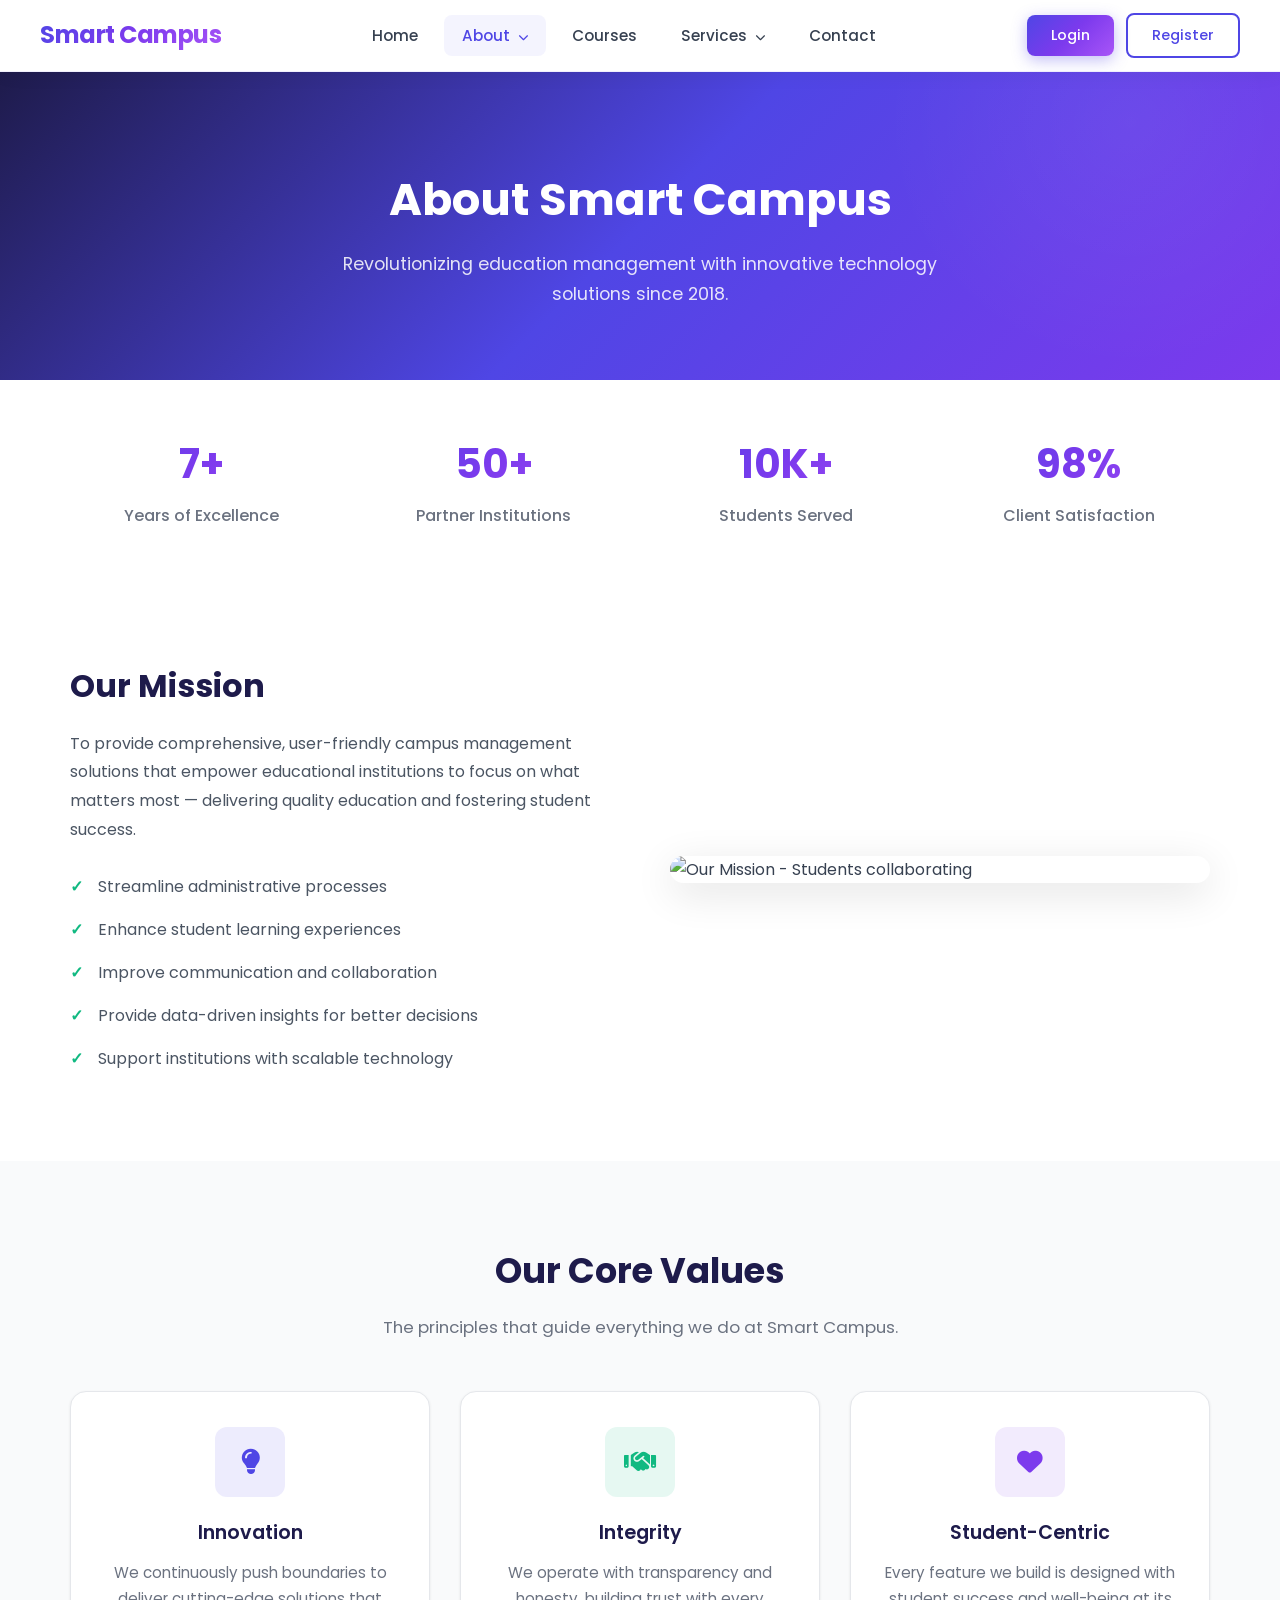
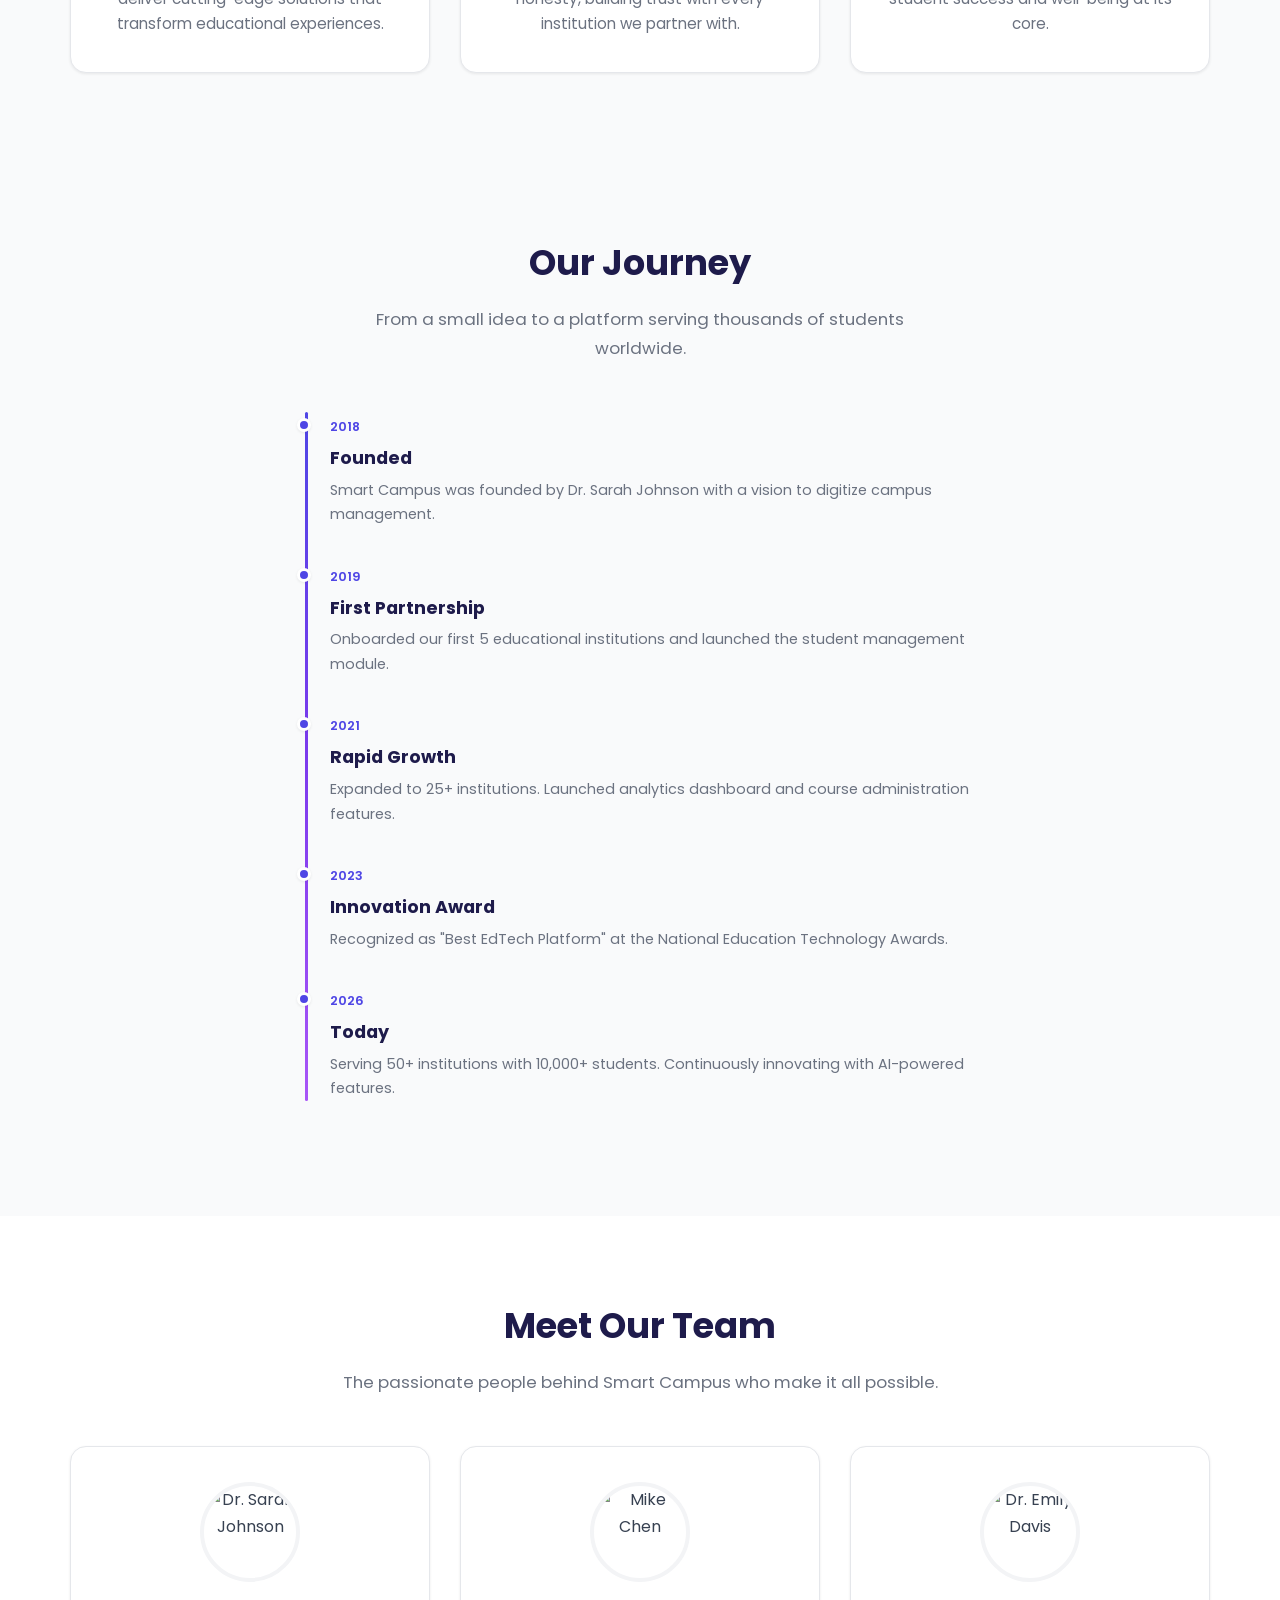
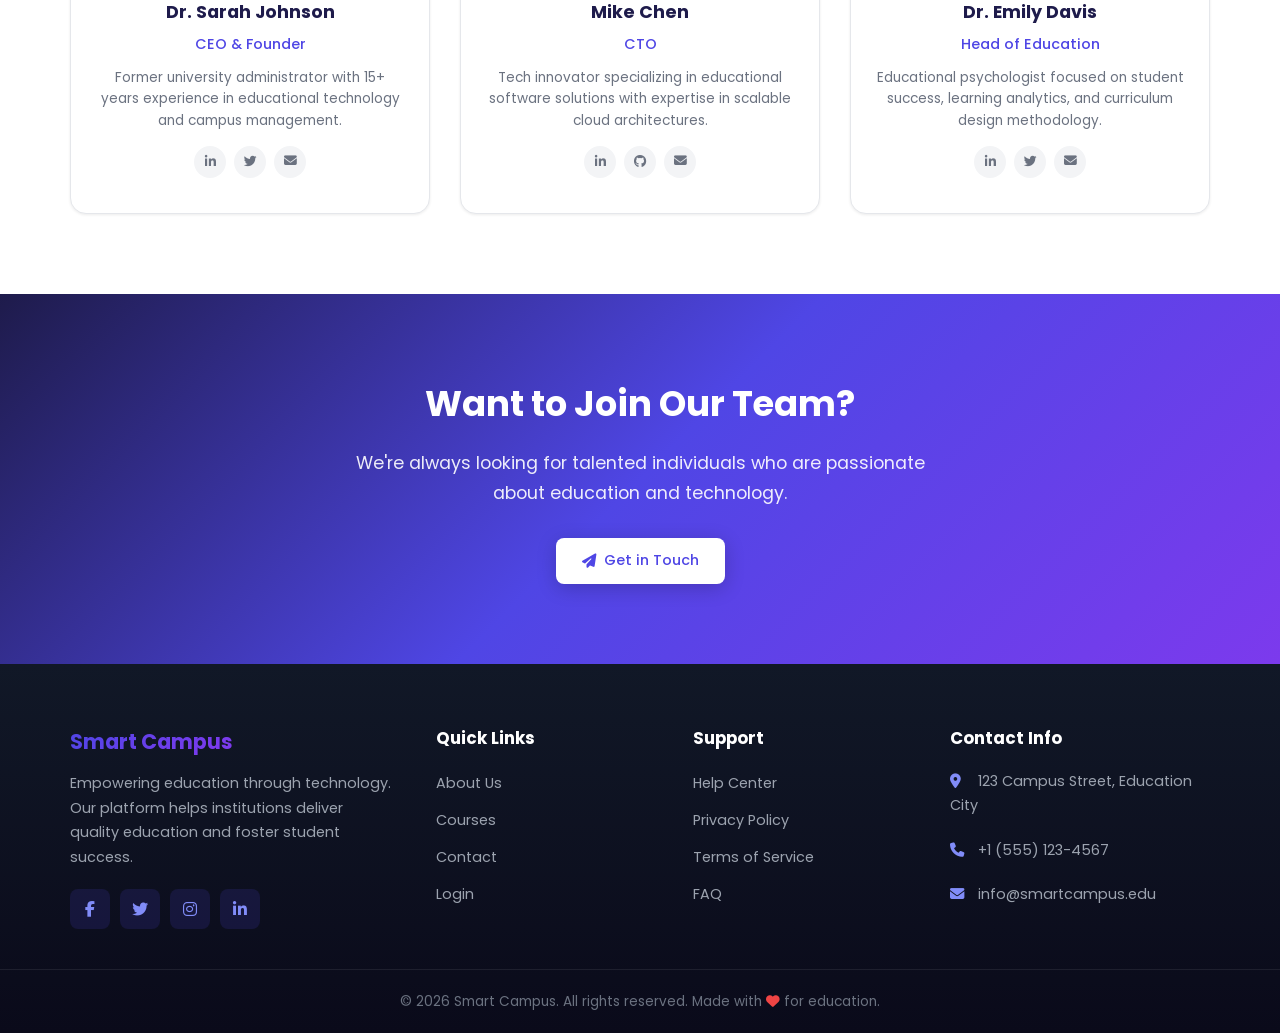
==== pages/about.html @ 4913feeb "project added" ====
<!DOCTYPE html>
<html lang="en">

<head>
    <meta charset="UTF-8">
    <meta name="viewport" content="width=device-width, initial-scale=1.0">
    <meta name="description" content="Learn about Smart Campus Portal - our mission, team, and history.">
    <title>About - Smart Campus</title>
    <link rel="stylesheet" href="../css/style.css">
    <link href="https://cdnjs.cloudflare.com/ajax/libs/font-awesome/6.5.1/css/all.min.css" rel="stylesheet">
    <link href="https://fonts.googleapis.com/css2?family=Poppins:wght@300;400;500;600;700&display=swap"
        rel="stylesheet">
</head>

<body>

    <!-- ============ NAVBAR ============ -->
    <header class="navbar">
        <div class="logo">Smart Campus</div>
        <nav class="nav-menu">
            <ul>
                <li><a href="../index.html">Home</a></li>
                <li class="dropdown">
                    <a href="#" class="active">About <i class="fas fa-chevron-down"
                            style="font-size:0.65rem;margin-left:4px"></i></a>
                    <ul class="dropdown-menu">
                        <li><a href="about.html"><i class="fas fa-bullseye" style="margin-right:8px;width:16px"></i>Our
                                Mission</a></li>
                        <li><a href="about.html"><i class="fas fa-users"
                                    style="margin-right:8px;width:16px"></i>Team</a></li>
                        <li><a href="about.html"><i class="fas fa-clock"
                                    style="margin-right:8px;width:16px"></i>History</a></li>
                    </ul>
                </li>
                <li><a href="courses.html">Courses</a></li>
                <li class="dropdown">
                    <a href="#">Services <i class="fas fa-chevron-down"
                            style="font-size:0.65rem;margin-left:4px"></i></a>
                    <ul class="dropdown-menu">
                        <li><a href="dashboard.html"><i class="fas fa-th-large"
                                    style="margin-right:8px;width:16px"></i>Student Portal</a></li>
                        <li><a href="admin.html"><i class="fas fa-shield-alt"
                                    style="margin-right:8px;width:16px"></i>Admin Panel</a></li>
                        <li><a href="contact.html"><i class="fas fa-headset"
                                    style="margin-right:8px;width:16px"></i>Support</a></li>
                    </ul>
                </li>
                <li><a href="contact.html">Contact</a></li>
            </ul>
        </nav>
        <div class="nav-right">
            <a href="login.html" class="btn primary-btn">Login</a>
            <a href="register.html" class="btn outline-btn">Register</a>
        </div>
    </header>

    <!-- ============ HERO ============ -->
    <section class="about-hero">
        <div class="container">
            <h1>About Smart Campus</h1>
            <p>Revolutionizing education management with innovative technology solutions since 2018.</p>
        </div>
    </section>

    <!-- ============ STATS BAR ============ -->
    <section class="stats-bar">
        <div class="container">
            <div class="stats-grid">
                <div class="stat-item">
                    <h3>7+</h3>
                    <p>Years of Excellence</p>
                </div>
                <div class="stat-item">
                    <h3>50+</h3>
                    <p>Partner Institutions</p>
                </div>
                <div class="stat-item">
                    <h3>10K+</h3>
                    <p>Students Served</p>
                </div>
                <div class="stat-item">
                    <h3>98%</h3>
                    <p>Client Satisfaction</p>
                </div>
            </div>
        </div>
    </section>

    <!-- ============ MISSION ============ -->
    <section class="mission">
        <div class="container">
            <div class="mission-content">
                <div class="mission-text">
                    <h2>Our Mission</h2>
                    <p>To provide comprehensive, user-friendly campus management solutions that empower educational
                        institutions to focus on what matters most — delivering quality education and fostering student
                        success.</p>
                    <ul>
                        <li>Streamline administrative processes</li>
                        <li>Enhance student learning experiences</li>
                        <li>Improve communication and collaboration</li>
                        <li>Provide data-driven insights for better decisions</li>
                        <li>Support institutions with scalable technology</li>
                    </ul>
                </div>
                <div class="mission-image">
                    <img src="https://images.unsplash.com/photo-1522202176988-66273c2fd55f?w=600&h=400&fit=crop"
                        alt="Our Mission - Students collaborating">
                </div>
            </div>
        </div>
    </section>

    <!-- ============ VALUES ============ -->
    <section class="features">
        <div class="container">
            <div class="section-header">
                <h2>Our Core Values</h2>
                <p>The principles that guide everything we do at Smart Campus.</p>
            </div>
            <div class="features-grid">
                <div class="feature-card">
                    <div class="icon-wrap blue"><i class="fas fa-lightbulb"></i></div>
                    <h3>Innovation</h3>
                    <p>We continuously push boundaries to deliver cutting-edge solutions that transform educational
                        experiences.</p>
                </div>
                <div class="feature-card">
                    <div class="icon-wrap green"><i class="fas fa-handshake"></i></div>
                    <h3>Integrity</h3>
                    <p>We operate with transparency and honesty, building trust with every institution we partner with.
                    </p>
                </div>
                <div class="feature-card">
                    <div class="icon-wrap purple"><i class="fas fa-heart"></i></div>
                    <h3>Student-Centric</h3>
                    <p>Every feature we build is designed with student success and well-being at its core.</p>
                </div>
            </div>
        </div>
    </section>

    <!-- ============ TIMELINE ============ -->
    <section class="timeline-section">
        <div class="container">
            <div class="section-header">
                <h2>Our Journey</h2>
                <p>From a small idea to a platform serving thousands of students worldwide.</p>
            </div>
            <div class="timeline">
                <div class="timeline-item">
                    <span class="year">2018</span>
                    <h3>Founded</h3>
                    <p>Smart Campus was founded by Dr. Sarah Johnson with a vision to digitize campus management.</p>
                </div>
                <div class="timeline-item">
                    <span class="year">2019</span>
                    <h3>First Partnership</h3>
                    <p>Onboarded our first 5 educational institutions and launched the student management module.</p>
                </div>
                <div class="timeline-item">
                    <span class="year">2021</span>
                    <h3>Rapid Growth</h3>
                    <p>Expanded to 25+ institutions. Launched analytics dashboard and course administration features.
                    </p>
                </div>
                <div class="timeline-item">
                    <span class="year">2023</span>
                    <h3>Innovation Award</h3>
                    <p>Recognized as "Best EdTech Platform" at the National Education Technology Awards.</p>
                </div>
                <div class="timeline-item">
                    <span class="year">2026</span>
                    <h3>Today</h3>
                    <p>Serving 50+ institutions with 10,000+ students. Continuously innovating with AI-powered features.
                    </p>
                </div>
            </div>
        </div>
    </section>

    <!-- ============ TEAM ============ -->
    <section class="team">
        <div class="container">
            <div class="section-header">
                <h2>Meet Our Team</h2>
                <p>The passionate people behind Smart Campus who make it all possible.</p>
            </div>
            <div class="team-grid">
                <div class="team-member">
                    <img src="https://i.pravatar.cc/150?img=32" alt="Dr. Sarah Johnson">
                    <h3>Dr. Sarah Johnson</h3>
                    <p class="role">CEO &amp; Founder</p>
                    <p>Former university administrator with 15+ years experience in educational technology and campus
                        management.</p>
                    <div class="team-social">
                        <a href="#"><i class="fab fa-linkedin-in"></i></a>
                        <a href="#"><i class="fab fa-twitter"></i></a>
                        <a href="#"><i class="fas fa-envelope"></i></a>
                    </div>
                </div>
                <div class="team-member">
                    <img src="https://i.pravatar.cc/150?img=11" alt="Mike Chen">
                    <h3>Mike Chen</h3>
                    <p class="role">CTO</p>
                    <p>Tech innovator specializing in educational software solutions with expertise in scalable cloud
                        architectures.</p>
                    <div class="team-social">
                        <a href="#"><i class="fab fa-linkedin-in"></i></a>
                        <a href="#"><i class="fab fa-github"></i></a>
                        <a href="#"><i class="fas fa-envelope"></i></a>
                    </div>
                </div>
                <div class="team-member">
                    <img src="https://i.pravatar.cc/150?img=5" alt="Dr. Emily Davis">
                    <h3>Dr. Emily Davis</h3>
                    <p class="role">Head of Education</p>
                    <p>Educational psychologist focused on student success, learning analytics, and curriculum design
                        methodology.</p>
                    <div class="team-social">
                        <a href="#"><i class="fab fa-linkedin-in"></i></a>
                        <a href="#"><i class="fab fa-twitter"></i></a>
                        <a href="#"><i class="fas fa-envelope"></i></a>
                    </div>
                </div>
            </div>
        </div>
    </section>

    <!-- ============ CTA ============ -->
    <section class="cta-banner">
        <div class="container">
            <h2>Want to Join Our Team?</h2>
            <p>We're always looking for talented individuals who are passionate about education and technology.</p>
            <div class="cta-buttons">
                <a href="contact.html" class="btn"
                    style="background:white;color:#4f46e5;box-shadow:0 4px 20px rgba(0,0,0,0.2)">
                    <i class="fas fa-paper-plane"></i> Get in Touch
                </a>
            </div>
        </div>
    </section>

    <!-- ============ FOOTER ============ -->
    <footer class="footer">
        <div class="footer-content">
            <div class="footer-section">
                <h3>Smart Campus</h3>
                <p>Empowering education through technology. Our platform helps institutions deliver quality education
                    and foster student success.</p>
                <div class="social-links">
                    <a href="#" class="social-icon"><i class="fab fa-facebook-f"></i></a>
                    <a href="#" class="social-icon"><i class="fab fa-twitter"></i></a>
                    <a href="#" class="social-icon"><i class="fab fa-instagram"></i></a>
                    <a href="#" class="social-icon"><i class="fab fa-linkedin-in"></i></a>
                </div>
            </div>
            <div class="footer-section">
                <h4>Quick Links</h4>
                <ul>
                    <li><a href="about.html">About Us</a></li>
                    <li><a href="courses.html">Courses</a></li>
                    <li><a href="contact.html">Contact</a></li>
                    <li><a href="login.html">Login</a></li>
                </ul>
            </div>
            <div class="footer-section">
                <h4>Support</h4>
                <ul>
                    <li><a href="#">Help Center</a></li>
                    <li><a href="#">Privacy Policy</a></li>
                    <li><a href="#">Terms of Service</a></li>
                    <li><a href="#">FAQ</a></li>
                </ul>
            </div>
            <div class="footer-section">
                <h4>Contact Info</h4>
                <p><i class="fas fa-map-marker-alt"></i> 123 Campus Street, Education City</p>
                <p><i class="fas fa-phone"></i> +1 (555) 123-4567</p>
                <p><i class="fas fa-envelope"></i> info@smartcampus.edu</p>
            </div>
        </div>
        <div class="footer-bottom">
            <p>&copy; 2026 Smart Campus. All rights reserved. Made with <i class="fas fa-heart"
                    style="color:#ef4444"></i> for education.</p>
        </div>
    </footer>

</body>

</html>
---- css/style.css ----
/* ================= CSS VARIABLES & DESIGN TOKENS ================= */
:root {
    --primary: #4f46e5;
    --primary-dark: #4338ca;
    --primary-light: #818cf8;
    --secondary: #7c3aed;
    --accent: #10b981;
    --accent-light: #34d399;
    --warning: #f59e0b;
    --danger: #ef4444;
    --dark: #1e1b4b;
    --dark-2: #312e81;
    --gray-900: #111827;
    --gray-800: #1f2937;
    --gray-700: #374151;
    --gray-600: #4b5563;
    --gray-500: #6b7280;
    --gray-400: #9ca3af;
    --gray-300: #d1d5db;
    --gray-200: #e5e7eb;
    --gray-100: #f3f4f6;
    --gray-50: #f9fafb;
    --white: #ffffff;
    --gradient-primary: linear-gradient(135deg, #4f46e5 0%, #7c3aed 50%, #a855f7 100%);
    --gradient-hero: linear-gradient(135deg, #1e1b4b 0%, #4f46e5 50%, #7c3aed 100%);
    --gradient-card: linear-gradient(135deg, #667eea 0%, #764ba2 100%);
    --shadow-sm: 0 1px 3px rgba(0,0,0,0.08);
    --shadow-md: 0 4px 15px rgba(0,0,0,0.1);
    --shadow-lg: 0 10px 40px rgba(0,0,0,0.12);
    --shadow-xl: 0 20px 60px rgba(0,0,0,0.15);
    --shadow-glow: 0 0 30px rgba(79,70,229,0.3);
    --radius-sm: 8px;
    --radius-md: 12px;
    --radius-lg: 16px;
    --radius-xl: 24px;
    --radius-full: 50%;
    --transition: all 0.3s cubic-bezier(0.4, 0, 0.2, 1);
}

/* ================= RESET & BASE ================= */
*, *::before, *::after { margin: 0; padding: 0; box-sizing: border-box; }
html { scroll-behavior: smooth; }
body {
    font-family: 'Poppins', sans-serif;
    background: var(--gray-50);
    color: var(--gray-700);
    line-height: 1.7;
    overflow-x: hidden;
}
a { text-decoration: none; color: inherit; transition: var(--transition); }
ul { list-style: none; }
img { max-width: 100%; height: auto; display: block; }
.container { max-width: 1200px; margin: 0 auto; padding: 0 30px; }

/* ================= NAVBAR ================= */
.navbar {
    background: rgba(255,255,255,0.95);
    backdrop-filter: blur(20px);
    -webkit-backdrop-filter: blur(20px);
    padding: 0 40px;
    display: flex;
    justify-content: space-between;
    align-items: center;
    box-shadow: 0 1px 20px rgba(0,0,0,0.06);
    position: sticky;
    top: 0;
    z-index: 1000;
    height: 72px;
    border-bottom: 1px solid rgba(79,70,229,0.08);
}
.logo {
    font-size: 1.5rem;
    font-weight: 700;
    background: var(--gradient-primary);
    -webkit-background-clip: text;
    -webkit-text-fill-color: transparent;
    background-clip: text;
    letter-spacing: -0.5px;
}
.nav-menu ul { display: flex; gap: 8px; align-items: center; }
.nav-menu > ul > li > a {
    display: block;
    padding: 8px 18px;
    font-weight: 500;
    color: var(--gray-700);
    border-radius: var(--radius-sm);
    font-size: 0.95rem;
    position: relative;
}
.nav-menu > ul > li > a:hover,
.nav-menu > ul > li > a.active {
    color: var(--primary);
    background: rgba(79,70,229,0.06);
}
/* Dropdown */
.dropdown { position: relative; }
.dropdown-menu {
    position: absolute;
    top: calc(100% + 8px);
    left: 0;
    background: var(--white);
    min-width: 200px;
    box-shadow: var(--shadow-lg);
    border-radius: var(--radius-md);
    opacity: 0;
    visibility: hidden;
    transform: translateY(-8px);
    transition: var(--transition);
    z-index: 1001;
    padding: 8px 0;
    border: 1px solid var(--gray-200);
}
.dropdown:hover .dropdown-menu {
    opacity: 1; visibility: visible; transform: translateY(0);
}
.dropdown-menu li a {
    display: block;
    padding: 10px 20px;
    color: var(--gray-600);
    font-size: 0.9rem;
    font-weight: 400;
    border-left: 3px solid transparent;
    transition: var(--transition);
}
.dropdown-menu li a:hover {
    background: var(--gray-50);
    color: var(--primary);
    border-left-color: var(--primary);
}
.nav-right { display: flex; gap: 12px; align-items: center; }
.profile-img { width: 36px; height: 36px; border-radius: var(--radius-full); border: 2px solid var(--primary-light); }
.nav-right .fa-bell { font-size: 1.1rem; color: var(--gray-500); cursor: pointer; position: relative; }

/* ================= BUTTONS ================= */
.btn {
    display: inline-flex;
    align-items: center;
    justify-content: center;
    gap: 8px;
    padding: 10px 24px;
    border: 2px solid transparent;
    border-radius: var(--radius-sm);
    font-family: 'Poppins', sans-serif;
    font-weight: 500;
    font-size: 0.9rem;
    cursor: pointer;
    transition: var(--transition);
    text-decoration: none;
    line-height: 1.5;
    white-space: nowrap;
}
.btn:hover { transform: translateY(-2px); }
.primary-btn {
    background: var(--gradient-primary);
    color: var(--white);
    border: none;
    box-shadow: 0 4px 15px rgba(79,70,229,0.35);
}
.primary-btn:hover { box-shadow: 0 6px 25px rgba(79,70,229,0.5); }
.secondary-btn {
    background: transparent;
    border: 2px solid var(--white);
    color: var(--white);
}
.secondary-btn:hover { background: var(--white); color: var(--primary); }
.outline-btn {
    background: transparent;
    border: 2px solid var(--primary);
    color: var(--primary);
}
.outline-btn:hover { background: var(--primary); color: var(--white); }
.success-btn { background: var(--accent); color: var(--white); border: none; }
.success-btn:hover { background: #059669; }
.warning-btn { background: var(--warning); color: var(--white); border: none; }
.warning-btn:hover { background: #d97706; }
.danger-btn { background: var(--danger); color: var(--white); border: none; }
.danger-btn:hover { background: #dc2626; }
.small-btn { padding: 6px 14px; font-size: 0.8rem; border-radius: 6px; }
.ghost-btn { background: rgba(255,255,255,0.15); color: var(--white); border: 1px solid rgba(255,255,255,0.3); }
.ghost-btn:hover { background: rgba(255,255,255,0.25); }
.action-btn { width: 100%; padding: 12px 20px; }

/* ================= HERO ================= */
.hero {
    min-height: 88vh;
    display: flex;
    align-items: center;
    justify-content: space-between;
    padding: 60px 60px;
    background: var(--gradient-hero);
    color: var(--white);
    position: relative;
    overflow: hidden;
}
.hero::before {
    content: '';
    position: absolute;
    top: -50%;
    right: -20%;
    width: 700px;
    height: 700px;
    background: radial-gradient(circle, rgba(124,58,237,0.3) 0%, transparent 70%);
    border-radius: var(--radius-full);
    animation: float 8s ease-in-out infinite;
}
.hero::after {
    content: '';
    position: absolute;
    bottom: -30%;
    left: -10%;
    width: 500px;
    height: 500px;
    background: radial-gradient(circle, rgba(16,185,129,0.15) 0%, transparent 70%);
    border-radius: var(--radius-full);
    animation: float 10s ease-in-out infinite reverse;
}
.hero-content { flex: 1; max-width: 580px; position: relative; z-index: 2; animation: fadeInUp 1s ease; }
.hero-content h1 { font-size: 3.2rem; font-weight: 700; line-height: 1.2; margin-bottom: 20px; letter-spacing: -1px; }
.hero-content p { font-size: 1.15rem; opacity: 0.9; margin-bottom: 30px; font-weight: 300; line-height: 1.8; }
.hero-buttons { display: flex; gap: 16px; flex-wrap: wrap; }
.hero-image { flex: 1; text-align: center; position: relative; z-index: 2; animation: fadeInUp 1s ease 0.3s both; }
.hero-image img { max-width: 90%; border-radius: var(--radius-lg); box-shadow: var(--shadow-xl); }

/* ================= STATS BAR ================= */
.stats-bar { background: var(--white); padding: 50px 0; box-shadow: var(--shadow-sm); }
.stats-grid { display: grid; grid-template-columns: repeat(4, 1fr); gap: 30px; text-align: center; }
.stat-item h3 { font-size: 2.5rem; font-weight: 700; background: var(--gradient-primary); -webkit-background-clip: text; -webkit-text-fill-color: transparent; background-clip: text; }
.stat-item p { color: var(--gray-500); font-weight: 500; margin-top: 4px; }

/* ================= FEATURES ================= */
.features { padding: 80px 0; background: var(--gray-50); }
.section-header { text-align: center; margin-bottom: 50px; }
.section-header h2 { font-size: 2.2rem; font-weight: 700; color: var(--dark); margin-bottom: 12px; }
.section-header p { color: var(--gray-500); font-size: 1.05rem; max-width: 600px; margin: 0 auto; }
.features-grid { display: grid; grid-template-columns: repeat(auto-fit, minmax(300px, 1fr)); gap: 30px; }
.feature-card {
    background: var(--white);
    padding: 35px 30px;
    border-radius: var(--radius-lg);
    box-shadow: var(--shadow-sm);
    text-align: center;
    transition: var(--transition);
    border: 1px solid var(--gray-200);
    position: relative;
    overflow: hidden;
}
.feature-card::before {
    content: '';
    position: absolute;
    top: 0; left: 0; right: 0;
    height: 4px;
    background: var(--gradient-primary);
    transform: scaleX(0);
    transition: var(--transition);
}
.feature-card:hover::before { transform: scaleX(1); }
.feature-card:hover { transform: translateY(-8px); box-shadow: var(--shadow-lg); border-color: transparent; }
.feature-card .icon-wrap {
    width: 70px; height: 70px; border-radius: var(--radius-md);
    display: flex; align-items: center; justify-content: center;
    margin: 0 auto 20px; font-size: 1.6rem;
}
.icon-wrap.blue { background: rgba(79,70,229,0.1); color: var(--primary); }
.icon-wrap.green { background: rgba(16,185,129,0.1); color: var(--accent); }
.icon-wrap.purple { background: rgba(124,58,237,0.1); color: var(--secondary); }
.icon-wrap.orange { background: rgba(245,158,11,0.1); color: var(--warning); }
.feature-card h3 { font-size: 1.2rem; font-weight: 600; color: var(--dark); margin-bottom: 10px; }
.feature-card p { color: var(--gray-500); font-size: 0.95rem; line-height: 1.7; }

/* ================= TESTIMONIALS ================= */
.testimonials { padding: 80px 0; background: var(--white); }
.testimonials-grid { display: grid; grid-template-columns: repeat(auto-fit, minmax(320px, 1fr)); gap: 30px; }
.testimonial-card {
    background: var(--gray-50);
    padding: 30px;
    border-radius: var(--radius-lg);
    border: 1px solid var(--gray-200);
    transition: var(--transition);
    position: relative;
}
.testimonial-card:hover { box-shadow: var(--shadow-md); transform: translateY(-4px); }
.testimonial-card .quote-icon { font-size: 2rem; color: var(--primary-light); margin-bottom: 15px; opacity: 0.5; }
.testimonial-card p { color: var(--gray-600); font-style: italic; margin-bottom: 20px; line-height: 1.8; }
.testimonial-author { display: flex; align-items: center; gap: 12px; }
.testimonial-author img { width: 45px; height: 45px; border-radius: var(--radius-full); }
.testimonial-author h4 { font-size: 0.95rem; color: var(--dark); }
.testimonial-author span { font-size: 0.8rem; color: var(--gray-500); }

/* ================= CTA BANNER ================= */
.cta-banner {
    padding: 80px 0;
    background: var(--gradient-hero);
    color: var(--white);
    text-align: center;
}
.cta-banner h2 { font-size: 2.2rem; font-weight: 700; margin-bottom: 15px; }
.cta-banner p { font-size: 1.1rem; opacity: 0.9; margin-bottom: 30px; max-width: 600px; margin-left: auto; margin-right: auto; }
.cta-buttons { display: flex; gap: 16px; justify-content: center; flex-wrap: wrap; }

/* ================= FAQ / ACCORDION ================= */
.faq { padding: 80px 0; background: var(--gray-50); }
.accordion { max-width: 780px; margin: 0 auto; }
.accordion-item {
    margin-bottom: 12px;
    border: 1px solid var(--gray-200);
    border-radius: var(--radius-md);
    overflow: hidden;
    background: var(--white);
    transition: var(--transition);
}
.accordion-item:hover { border-color: var(--primary-light); }
.accordion-item input[type="checkbox"] { display: none; }
.accordion-header {
    display: flex;
    align-items: center;
    justify-content: space-between;
    width: 100%;
    padding: 18px 24px;
    background: var(--white);
    border: none;
    text-align: left;
    cursor: pointer;
    font-size: 1rem;
    font-weight: 500;
    color: var(--dark);
    transition: var(--transition);
}
.accordion-header:hover { background: var(--gray-50); }
.accordion-header::after {
    content: '+';
    font-size: 1.4rem;
    font-weight: 300;
    color: var(--primary);
    transition: var(--transition);
    flex-shrink: 0;
    margin-left: 16px;
}
.accordion-item input[type="checkbox"]:checked ~ .accordion-header::after {
    content: '−';
    transform: rotate(180deg);
}
.accordion-item input[type="checkbox"]:checked ~ .accordion-header {
    background: rgba(79,70,229,0.04);
    color: var(--primary);
}
.accordion-content {
    max-height: 0;
    overflow: hidden;
    transition: max-height 0.4s ease;
}
.accordion-item input[type="checkbox"]:checked ~ .accordion-content {
    max-height: 300px;
}
.accordion-content p { padding: 0 24px 20px; color: var(--gray-600); line-height: 1.8; }

/* ================= FOOTER ================= */
.footer {
    background: linear-gradient(180deg, var(--gray-900) 0%, #0a0a1a 100%);
    color: var(--gray-300);
    padding: 60px 0 0;
}
.footer-content {
    display: grid;
    grid-template-columns: 1.5fr 1fr 1fr 1.2fr;
    gap: 40px;
    max-width: 1200px;
    margin: 0 auto;
    padding: 0 30px 40px;
}
.footer-section h3 {
    font-size: 1.3rem;
    margin-bottom: 12px;
    background: var(--gradient-primary);
    -webkit-background-clip: text;
    -webkit-text-fill-color: transparent;
    background-clip: text;
}
.footer-section > p { font-size: 0.9rem; line-height: 1.7; margin-bottom: 20px; color: var(--gray-400); }
.footer-section h4 { color: var(--white); margin-bottom: 16px; font-size: 1.05rem; }
.footer-section ul li { margin-bottom: 10px; }
.footer-section ul li a { color: var(--gray-400); font-size: 0.9rem; transition: var(--transition); }
.footer-section ul li a:hover { color: var(--primary-light); padding-left: 6px; }
.footer-section p i { color: var(--primary-light); margin-right: 8px; width: 16px; }
.social-links { display: flex; gap: 10px; margin-top: 16px; }
.social-icon {
    width: 40px; height: 40px;
    background: rgba(79,70,229,0.15);
    color: var(--primary-light);
    display: flex; align-items: center; justify-content: center;
    border-radius: var(--radius-sm);
    font-size: 1rem;
    transition: var(--transition);
}
.social-icon:hover {
    background: var(--primary);
    color: var(--white);
    transform: translateY(-3px);
    box-shadow: 0 5px 15px rgba(79,70,229,0.4);
}
.footer-bottom {
    text-align: center;
    padding: 20px 30px;
    border-top: 1px solid rgba(255,255,255,0.08);
    font-size: 0.85rem;
    color: var(--gray-500);
}

/* ================= AUTH PAGES ================= */
.auth-body { background: var(--gray-50); }
.auth-page { min-height: calc(100vh - 72px); display: flex; }
.auth-brand {
    flex: 1;
    background: var(--gradient-hero);
    display: flex;
    flex-direction: column;
    align-items: center;
    justify-content: center;
    color: var(--white);
    padding: 60px;
    text-align: center;
    position: relative;
    overflow: hidden;
}
.auth-brand::before {
    content: '';
    position: absolute;
    width: 400px; height: 400px;
    background: radial-gradient(circle, rgba(255,255,255,0.08) 0%, transparent 70%);
    border-radius: var(--radius-full);
    top: -100px; right: -100px;
}
.auth-brand h2 { font-size: 2.2rem; margin-bottom: 16px; font-weight: 700; }
.auth-brand p { font-size: 1.05rem; opacity: 0.85; max-width: 380px; line-height: 1.7; }
.auth-brand .brand-features { margin-top: 40px; text-align: left; }
.auth-brand .brand-features li { padding: 8px 0; font-size: 0.95rem; opacity: 0.9; display: flex; align-items: center; gap: 10px; }
.auth-form-side {
    flex: 1;
    display: flex;
    align-items: center;
    justify-content: center;
    padding: 40px;
}
.auth-container {
    background: var(--white);
    padding: 45px;
    width: 100%;
    max-width: 440px;
    border-radius: var(--radius-lg);
    box-shadow: var(--shadow-lg);
    border: 1px solid var(--gray-200);
}
.auth-container h2 { font-size: 1.6rem; font-weight: 700; color: var(--dark); margin-bottom: 8px; }
.auth-container .subtitle { color: var(--gray-500); margin-bottom: 28px; font-size: 0.9rem; }
.social-login { display: flex; gap: 12px; margin-bottom: 24px; }
.social-login-btn {
    flex: 1; display: flex; align-items: center; justify-content: center; gap: 8px;
    padding: 10px; border: 1px solid var(--gray-300); border-radius: var(--radius-sm);
    background: var(--white); cursor: pointer; font-family: 'Poppins', sans-serif;
    font-size: 0.85rem; color: var(--gray-600); transition: var(--transition);
}
.social-login-btn:hover { background: var(--gray-50); border-color: var(--primary); }
.divider { display: flex; align-items: center; gap: 16px; margin-bottom: 24px; color: var(--gray-400); font-size: 0.85rem; }
.divider::before, .divider::after { content: ''; flex: 1; height: 1px; background: var(--gray-200); }

/* ================= FORMS ================= */
.form-group { margin-bottom: 18px; }
.form-group label { display: block; font-size: 0.85rem; font-weight: 500; color: var(--gray-700); margin-bottom: 6px; }
.form-group input,
.form-group select,
.form-group textarea {
    width: 100%;
    padding: 11px 16px;
    border: 1.5px solid var(--gray-300);
    border-radius: var(--radius-sm);
    font-family: 'Poppins', sans-serif;
    font-size: 0.9rem;
    color: var(--gray-700);
    background: var(--white);
    transition: var(--transition);
    outline: none;
}
.form-group input:focus,
.form-group select:focus,
.form-group textarea:focus {
    border-color: var(--primary);
    box-shadow: 0 0 0 3px rgba(79,70,229,0.1);
}
.form-group textarea { resize: vertical; min-height: 100px; }
.form-row { display: grid; grid-template-columns: 1fr 1fr; gap: 16px; }
.form-options { display: flex; justify-content: space-between; align-items: center; margin-bottom: 20px; font-size: 0.85rem; }
.form-options a { color: var(--primary); font-weight: 500; }
.form-options a:hover { text-decoration: underline; }
.redirect-text { text-align: center; margin-top: 20px; font-size: 0.85rem; color: var(--gray-500); }
.redirect-text a { color: var(--primary); font-weight: 600; }
.radio-group { display: flex; gap: 20px; margin-top: 6px; }
.radio-group label { display: flex; align-items: center; gap: 6px; font-size: 0.9rem; cursor: pointer; }
.checkbox-group label { display: flex; align-items: center; gap: 8px; font-size: 0.85rem; cursor: pointer; }

/* ================= PAGE HERO BANNERS ================= */
.about-hero, .contact-hero, .courses-hero {
    background: var(--gradient-hero);
    color: var(--white);
    padding: 90px 0 70px;
    text-align: center;
    position: relative;
    overflow: hidden;
}
.about-hero::before, .contact-hero::before, .courses-hero::before {
    content: '';
    position: absolute;
    width: 500px; height: 500px;
    background: radial-gradient(circle, rgba(255,255,255,0.05) 0%, transparent 70%);
    border-radius: var(--radius-full);
    top: -200px; right: -100px;
}
.about-hero h1, .contact-hero h1, .courses-hero h1 { font-size: 2.8rem; font-weight: 700; margin-bottom: 12px; }
.about-hero p, .contact-hero p, .courses-hero p { font-size: 1.1rem; opacity: 0.85; max-width: 600px; margin: 0 auto; }

/* ================= ABOUT PAGE ================= */
.mission { padding: 80px 0; background: var(--white); }
.mission-content { display: grid; grid-template-columns: 1fr 1fr; gap: 60px; align-items: center; }
.mission-text h2 { font-size: 2rem; color: var(--dark); margin-bottom: 16px; }
.mission-text > p { color: var(--gray-600); line-height: 1.8; margin-bottom: 20px; }
.mission-text ul { padding-left: 0; }
.mission-text li {
    padding: 8px 0;
    padding-left: 28px;
    position: relative;
    color: var(--gray-600);
}
.mission-text li::before {
    content: '✓';
    position: absolute;
    left: 0;
    color: var(--accent);
    font-weight: 700;
}
.mission-image img { width: 100%; border-radius: var(--radius-lg); box-shadow: var(--shadow-lg); }

/* Timeline */
.timeline-section { padding: 80px 0; background: var(--gray-50); }
.timeline { max-width: 700px; margin: 0 auto; position: relative; padding-left: 40px; }
.timeline::before {
    content: '';
    position: absolute;
    left: 15px; top: 0; bottom: 0;
    width: 3px;
    background: var(--gradient-primary);
    border-radius: 3px;
}
.timeline-item { position: relative; margin-bottom: 35px; }
.timeline-item::before {
    content: '';
    position: absolute;
    left: -33px; top: 6px;
    width: 14px; height: 14px;
    background: var(--primary);
    border-radius: var(--radius-full);
    border: 3px solid var(--white);
    box-shadow: var(--shadow-sm);
}
.timeline-item h3 { font-size: 1.1rem; color: var(--dark); margin-bottom: 4px; }
.timeline-item .year { font-size: 0.8rem; color: var(--primary); font-weight: 600; margin-bottom: 6px; display: inline-block; }
.timeline-item p { color: var(--gray-500); font-size: 0.9rem; }

/* Team */
.team { padding: 80px 0; background: var(--white); }
.team-grid { display: grid; grid-template-columns: repeat(auto-fit, minmax(260px, 1fr)); gap: 30px; }
.team-member {
    background: var(--white);
    padding: 35px 25px;
    border-radius: var(--radius-lg);
    box-shadow: var(--shadow-sm);
    text-align: center;
    transition: var(--transition);
    border: 1px solid var(--gray-200);
}
.team-member:hover { transform: translateY(-8px); box-shadow: var(--shadow-lg); border-color: transparent; }
.team-member img { width: 100px; height: 100px; border-radius: var(--radius-full); margin: 0 auto 16px; border: 4px solid var(--gray-100); }
.team-member h3 { font-size: 1.1rem; color: var(--dark); margin-bottom: 4px; }
.team-member .role { color: var(--primary); font-weight: 500; font-size: 0.9rem; margin-bottom: 10px; }
.team-member p:last-of-type { color: var(--gray-500); font-size: 0.85rem; line-height: 1.6; }
.team-social { display: flex; gap: 8px; justify-content: center; margin-top: 14px; }
.team-social a {
    width: 32px; height: 32px;
    display: flex; align-items: center; justify-content: center;
    border-radius: var(--radius-full);
    background: var(--gray-100);
    color: var(--gray-500);
    font-size: 0.8rem;
    transition: var(--transition);
}
.team-social a:hover { background: var(--primary); color: var(--white); }

/* ================= COURSES PAGE ================= */
.courses-content { padding: 80px 0; background: var(--gray-50); }
.course-filters { display: flex; gap: 10px; justify-content: center; margin-bottom: 40px; flex-wrap: wrap; }
.filter-tag {
    padding: 8px 22px;
    border-radius: 50px;
    border: 2px solid var(--gray-300);
    color: var(--gray-600);
    font-size: 0.85rem;
    font-weight: 500;
    cursor: pointer;
    transition: var(--transition);
    background: var(--white);
}
.filter-tag:hover, .filter-tag.active-tag {
    background: var(--primary);
    color: var(--white);
    border-color: var(--primary);
}
.courses-grid { display: grid; grid-template-columns: repeat(auto-fit, minmax(340px, 1fr)); gap: 30px; }
.course-card {
    background: var(--white);
    border-radius: var(--radius-lg);
    box-shadow: var(--shadow-sm);
    overflow: hidden;
    transition: var(--transition);
    border: 1px solid var(--gray-200);
}
.course-card:hover { transform: translateY(-6px); box-shadow: var(--shadow-lg); border-color: transparent; }
.course-image {
    position: relative;
    height: 200px;
    background: var(--gradient-card);
    display: flex;
    align-items: center;
    justify-content: center;
    overflow: hidden;
}
.course-image img { width: 100%; height: 100%; object-fit: cover; }
.course-image .course-icon { font-size: 3.5rem; color: rgba(255,255,255,0.3); }
.course-category {
    position: absolute;
    top: 14px; right: 14px;
    background: var(--white);
    color: var(--primary);
    padding: 4px 14px;
    border-radius: 50px;
    font-size: 0.75rem;
    font-weight: 600;
    box-shadow: var(--shadow-sm);
}
.course-content { padding: 24px; }
.course-content h3 { font-size: 1.15rem; color: var(--dark); margin-bottom: 8px; font-weight: 600; }
.course-content p { color: var(--gray-500); font-size: 0.9rem; margin-bottom: 16px; line-height: 1.6; }
.course-meta { display: flex; justify-content: space-between; margin-bottom: 18px; font-size: 0.8rem; color: var(--gray-400); }
.course-meta span { display: flex; align-items: center; gap: 5px; }
.course-rating { color: var(--warning); font-size: 0.8rem; margin-bottom: 16px; }
.course-rating .star { color: var(--warning); }
.course-rating .star.empty { color: var(--gray-300); }

/* ================= CONTACT PAGE ================= */
.contact-content { padding: 80px 0; background: var(--white); }
.contact-grid { display: grid; grid-template-columns: 1.2fr 1fr; gap: 60px; }
.contact-form h2, .contact-info h2 { font-size: 1.6rem; color: var(--dark); margin-bottom: 24px; }
.contact-form .btn { margin-top: 8px; }
.info-item {
    display: flex;
    align-items: flex-start;
    gap: 16px;
    margin-bottom: 28px;
    padding: 20px;
    background: var(--gray-50);
    border-radius: var(--radius-md);
    border: 1px solid var(--gray-200);
    transition: var(--transition);
}
.info-item:hover { border-color: var(--primary-light); box-shadow: var(--shadow-sm); }
.info-item .info-icon {
    width: 48px; height: 48px; min-width: 48px;
    background: rgba(79,70,229,0.1);
    color: var(--primary);
    display: flex; align-items: center; justify-content: center;
    border-radius: var(--radius-sm);
    font-size: 1.2rem;
}
.info-item i { font-size: 1.2rem; color: var(--primary); margin-top: 4px; }
.info-item h3 { font-size: 1rem; color: var(--dark); margin-bottom: 4px; }
.info-item p { color: var(--gray-500); font-size: 0.9rem; margin: 0; }

/* ================= DASHBOARD ================= */
.dashboard { display: grid; grid-template-columns: 260px 1fr; min-height: calc(100vh - 72px); }
.sidebar {
    background: linear-gradient(180deg, var(--dark) 0%, #0f0a2e 100%);
    color: var(--gray-300);
    padding: 30px 0;
    overflow-y: auto;
}
.sidebar ul { padding: 0 16px; }
.sidebar li {
    padding: 12px 20px;
    cursor: pointer;
    border-radius: var(--radius-sm);
    transition: var(--transition);
    display: flex;
    align-items: center;
    gap: 12px;
    font-size: 0.9rem;
    margin-bottom: 4px;
}
.sidebar li:hover { background: rgba(79,70,229,0.15); color: var(--white); }
.sidebar li.active, .admin-dashboard .sidebar li.active {
    background: var(--primary);
    color: var(--white);
    box-shadow: 0 4px 12px rgba(79,70,229,0.4);
}
.sidebar li i { width: 20px; text-align: center; font-size: 1rem; }
.main-content { padding: 30px 35px; overflow-y: auto; background: var(--gray-50); }

/* Dashboard Cards */
.cards { display: grid; grid-template-columns: repeat(auto-fit, minmax(220px, 1fr)); gap: 20px; margin-bottom: 30px; }
.card {
    background: var(--white);
    padding: 24px;
    border-radius: var(--radius-md);
    box-shadow: var(--shadow-sm);
    text-align: center;
    transition: var(--transition);
    border: 1px solid var(--gray-200);
    position: relative;
    overflow: hidden;
}
.card::before {
    content: '';
    position: absolute;
    top: 0; left: 0; right: 0;
    height: 4px;
}
.card:nth-child(1)::before { background: var(--primary); }
.card:nth-child(2)::before { background: var(--accent); }
.card:nth-child(3)::before { background: var(--secondary); }
.card:nth-child(4)::before { background: var(--warning); }
.card:hover { transform: translateY(-4px); box-shadow: var(--shadow-md); }
.card .icon { font-size: 1.8rem; margin-bottom: 12px; }
.card .icon.blue { color: var(--primary); }
.card .icon.green { color: var(--accent); }
.card .icon.purple { color: var(--secondary); }
.card .icon.orange { color: var(--warning); }
.card h3 { font-size: 1.8rem; font-weight: 700; color: var(--dark); }
.card > p { color: var(--gray-500); font-size: 0.85rem; margin-top: 4px; }
.trend { font-size: 0.75rem; margin-top: 8px; display: inline-block; padding: 2px 10px; border-radius: 50px; }
.trend.positive { background: rgba(16,185,129,0.1); color: var(--accent); }
.trend.neutral { background: rgba(245,158,11,0.1); color: var(--warning); }
.trend.negative { background: rgba(239,68,68,0.1); color: var(--danger); }

/* ================= TABLES ================= */
.table-section { margin-top: 20px; }
.table-section h2 { font-size: 1.3rem; color: var(--dark); margin-bottom: 16px; }
table { width: 100%; border-collapse: collapse; background: var(--white); border-radius: var(--radius-md); overflow: hidden; box-shadow: var(--shadow-sm); }
thead { background: var(--gradient-primary); color: var(--white); }
th { padding: 14px 18px; text-align: left; font-weight: 500; font-size: 0.85rem; letter-spacing: 0.5px; text-transform: uppercase; }
td { padding: 14px 18px; border-bottom: 1px solid var(--gray-100); color: var(--gray-600); font-size: 0.9rem; }
tbody tr { transition: var(--transition); }
tbody tr:hover { background: rgba(79,70,229,0.02); }
tbody tr:last-child td { border-bottom: none; }
.badge { padding: 4px 12px; border-radius: 50px; font-size: 0.75rem; font-weight: 500; }
.badge.active { background: rgba(16,185,129,0.12); color: #059669; }
.badge.inactive { background: rgba(107,114,128,0.12); color: var(--gray-600); }
.table-controls { display: flex; gap: 12px; margin-bottom: 20px; flex-wrap: wrap; }
.search-input, .filter-select {
    padding: 10px 16px;
    border: 1.5px solid var(--gray-300);
    border-radius: var(--radius-sm);
    font-family: 'Poppins', sans-serif;
    font-size: 0.9rem;
    transition: var(--transition);
    outline: none;
}
.search-input:focus, .filter-select:focus { border-color: var(--primary); box-shadow: 0 0 0 3px rgba(79,70,229,0.1); }
.search-input { flex: 1; min-width: 200px; }

/* ================= ADMIN ================= */
.admin-header { margin-bottom: 24px; }
.admin-header h1 { font-size: 1.8rem; color: var(--dark); margin-bottom: 4px; }
.admin-header p { color: var(--gray-500); }
.admin-grid { display: grid; grid-template-columns: 1.8fr 1fr; gap: 24px; margin-bottom: 30px; }
.recent-activity, .quick-actions {
    background: var(--white);
    padding: 24px;
    border-radius: var(--radius-md);
    box-shadow: var(--shadow-sm);
    border: 1px solid var(--gray-200);
}
.recent-activity h2, .quick-actions h2 { font-size: 1.15rem; color: var(--dark); margin-bottom: 20px; }
.activity-list { display: flex; flex-direction: column; gap: 16px; }
.activity-item { display: flex; align-items: center; gap: 14px; padding: 10px; border-radius: var(--radius-sm); transition: var(--transition); }
.activity-item:hover { background: var(--gray-50); }
.activity-icon {
    width: 42px; height: 42px; min-width: 42px;
    background: rgba(79,70,229,0.08);
    border-radius: var(--radius-sm);
    display: flex; align-items: center; justify-content: center;
    color: var(--primary);
    font-size: 0.9rem;
}
.activity-content p { margin: 0; font-weight: 500; color: var(--dark); font-size: 0.9rem; }
.activity-content span { font-size: 0.75rem; color: var(--gray-400); }
.action-buttons { display: grid; gap: 10px; }

/* ================= CSS-ONLY MODAL ================= */
.modal-overlay {
    position: fixed;
    top: 0; left: 0; right: 0; bottom: 0;
    background: rgba(0,0,0,0.5);
    backdrop-filter: blur(4px);
    display: flex;
    align-items: center;
    justify-content: center;
    z-index: 2000;
    opacity: 0;
    visibility: hidden;
    transition: var(--transition);
}
.modal-overlay:target { opacity: 1; visibility: visible; }
.modal {
    background: var(--white);
    border-radius: var(--radius-lg);
    padding: 36px;
    width: 90%;
    max-width: 500px;
    box-shadow: var(--shadow-xl);
    transform: translateY(20px) scale(0.95);
    transition: var(--transition);
    position: relative;
}
.modal-overlay:target .modal { transform: translateY(0) scale(1); }
.modal h2 { font-size: 1.4rem; color: var(--dark); margin-bottom: 20px; }
.modal-close {
    position: absolute;
    top: 16px; right: 20px;
    font-size: 1.5rem;
    color: var(--gray-400);
    text-decoration: none;
    line-height: 1;
    transition: var(--transition);
}
.modal-close:hover { color: var(--danger); }

/* ================= ANIMATIONS ================= */
@keyframes fadeInUp { from { opacity: 0; transform: translateY(30px); } to { opacity: 1; transform: translateY(0); } }
@keyframes fadeIn { from { opacity: 0; } to { opacity: 1; } }
@keyframes slideInLeft { from { opacity: 0; transform: translateX(-40px); } to { opacity: 1; transform: translateX(0); } }
@keyframes float { 0%, 100% { transform: translateY(0); } 50% { transform: translateY(-20px); } }
@keyframes bounceIn { 0% { opacity: 0; transform: scale(0.3); } 50% { transform: scale(1.05); } 70% { transform: scale(0.9); } 100% { opacity: 1; transform: scale(1); } }
@keyframes pulse { 0%, 100% { transform: scale(1); } 50% { transform: scale(1.05); } }
.fade-in { animation: fadeInUp 0.7s ease both; }
.fade-in-delay { animation: fadeInUp 0.7s ease 0.2s both; }
.slide-in-left { animation: slideInLeft 0.8s ease both; }
.bounce-in { animation: bounceIn 1s ease both; }

/* ================= NOTIFICATION BADGE ================= */
.notification-badge {
    position: relative;
}
.notification-badge::after {
    content: '3';
    position: absolute;
    top: -8px; right: -8px;
    width: 18px; height: 18px;
    background: var(--danger);
    color: var(--white);
    font-size: 0.65rem;
    font-weight: 600;
    border-radius: var(--radius-full);
    display: flex; align-items: center; justify-content: center;
}

/* ================= RESPONSIVE ================= */
@media (max-width: 1024px) {
    .hero { padding: 40px 30px; }
    .hero-content h1 { font-size: 2.4rem; }
    .stats-grid { grid-template-columns: repeat(2, 1fr); }
    .footer-content { grid-template-columns: repeat(2, 1fr); }
    .admin-grid { grid-template-columns: 1fr; }
    .contact-grid { grid-template-columns: 1fr; }
    .mission-content { grid-template-columns: 1fr; }
    .auth-brand { display: none; }
}
@media (max-width: 768px) {
    .navbar { padding: 0 20px; flex-wrap: wrap; height: auto; padding: 12px 20px; gap: 10px; }
    .nav-menu ul { flex-wrap: wrap; justify-content: center; gap: 4px; }
    .nav-menu > ul > li > a { padding: 6px 12px; font-size: 0.85rem; }
    .hero { flex-direction: column; text-align: center; min-height: auto; padding: 50px 20px; }
    .hero-content { max-width: 100%; }
    .hero-content h1 { font-size: 2rem; }
    .hero-buttons { justify-content: center; }
    .hero-image { margin-top: 30px; }
    .stats-grid { grid-template-columns: repeat(2, 1fr); gap: 20px; }
    .features-grid, .testimonials-grid, .courses-grid, .team-grid { grid-template-columns: 1fr; }
    .footer-content { grid-template-columns: 1fr; }
    .dashboard { grid-template-columns: 1fr; }
    .sidebar { display: none; }
    .cards { grid-template-columns: 1fr 1fr; }
    .form-row { grid-template-columns: 1fr; }
    .course-filters { gap: 6px; }
    .filter-tag { padding: 6px 16px; font-size: 0.8rem; }
}
@media (max-width: 480px) {
    .stats-grid { grid-template-columns: 1fr 1fr; }
    .cards { grid-template-columns: 1fr; }
    .hero-content h1 { font-size: 1.7rem; }
    .section-header h2 { font-size: 1.6rem; }
    .nav-right { gap: 8px; }
    .btn { padding: 8px 18px; font-size: 0.85rem; }
}
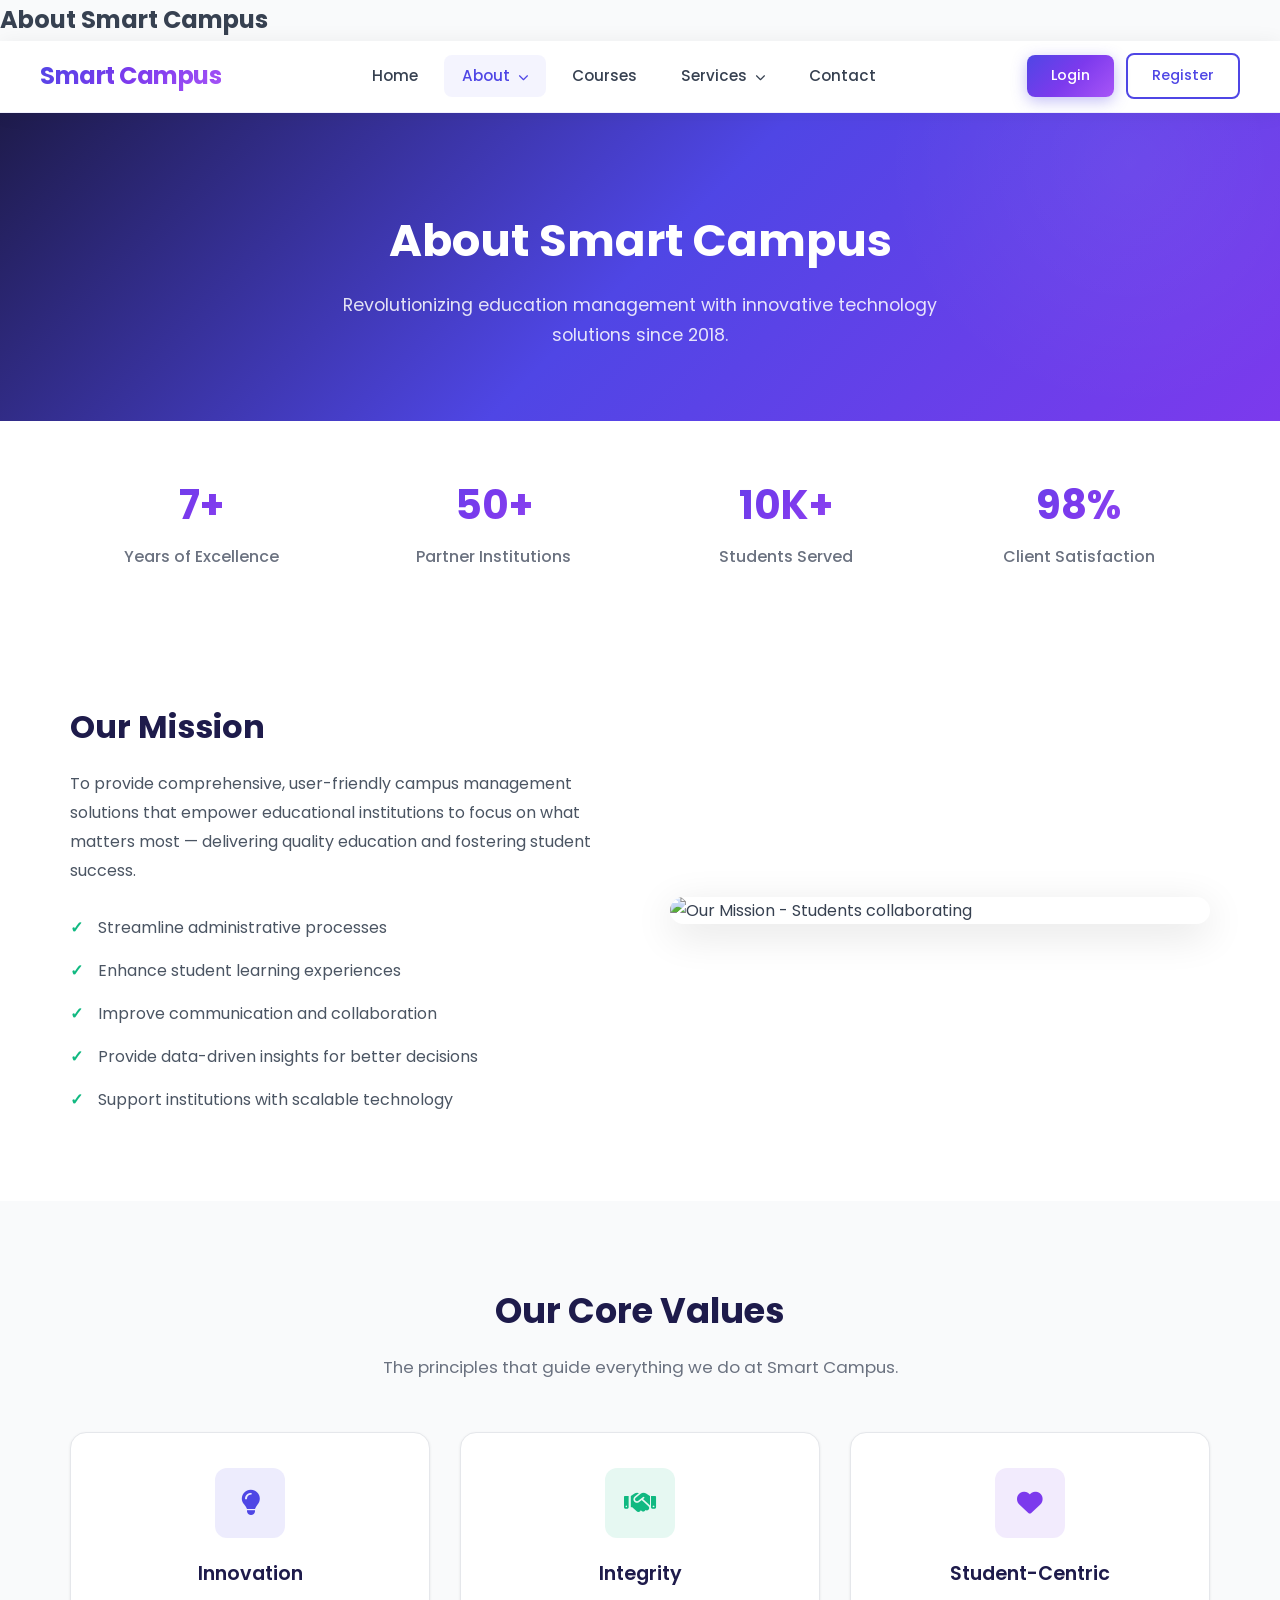
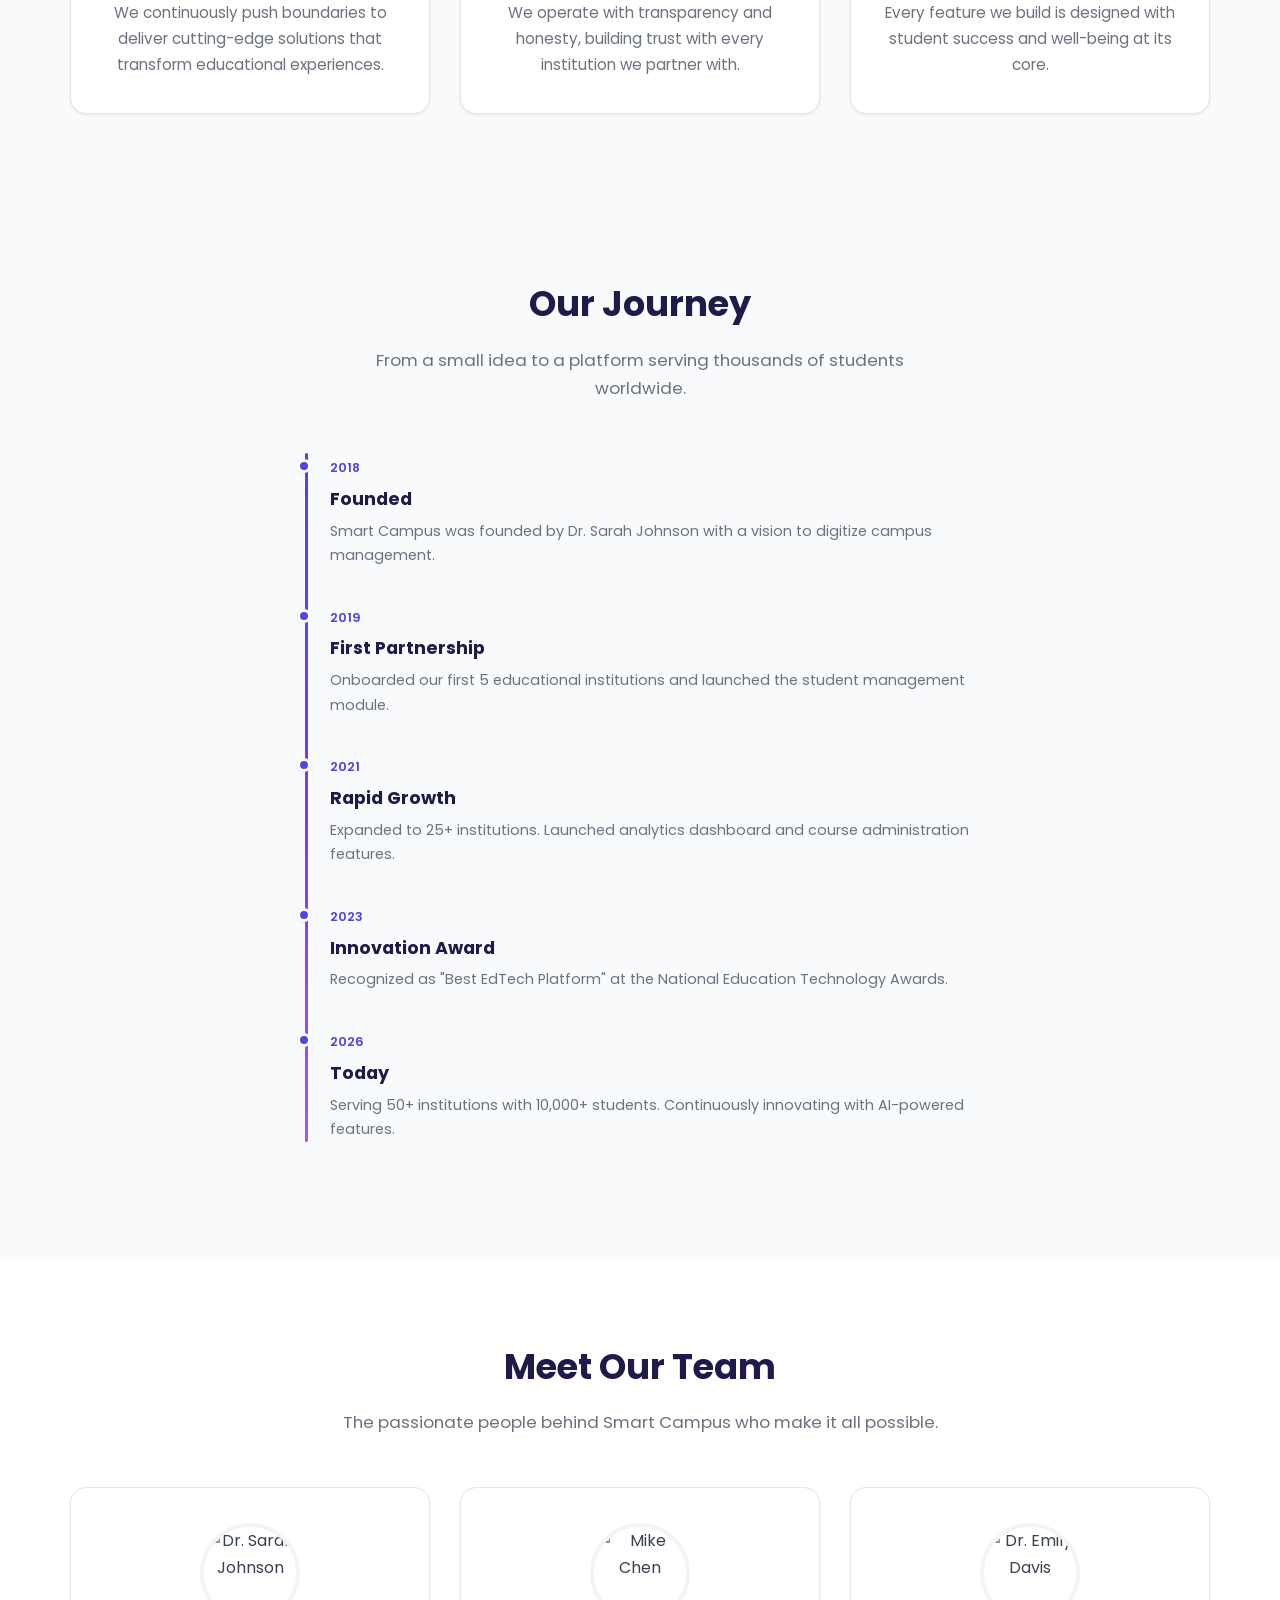
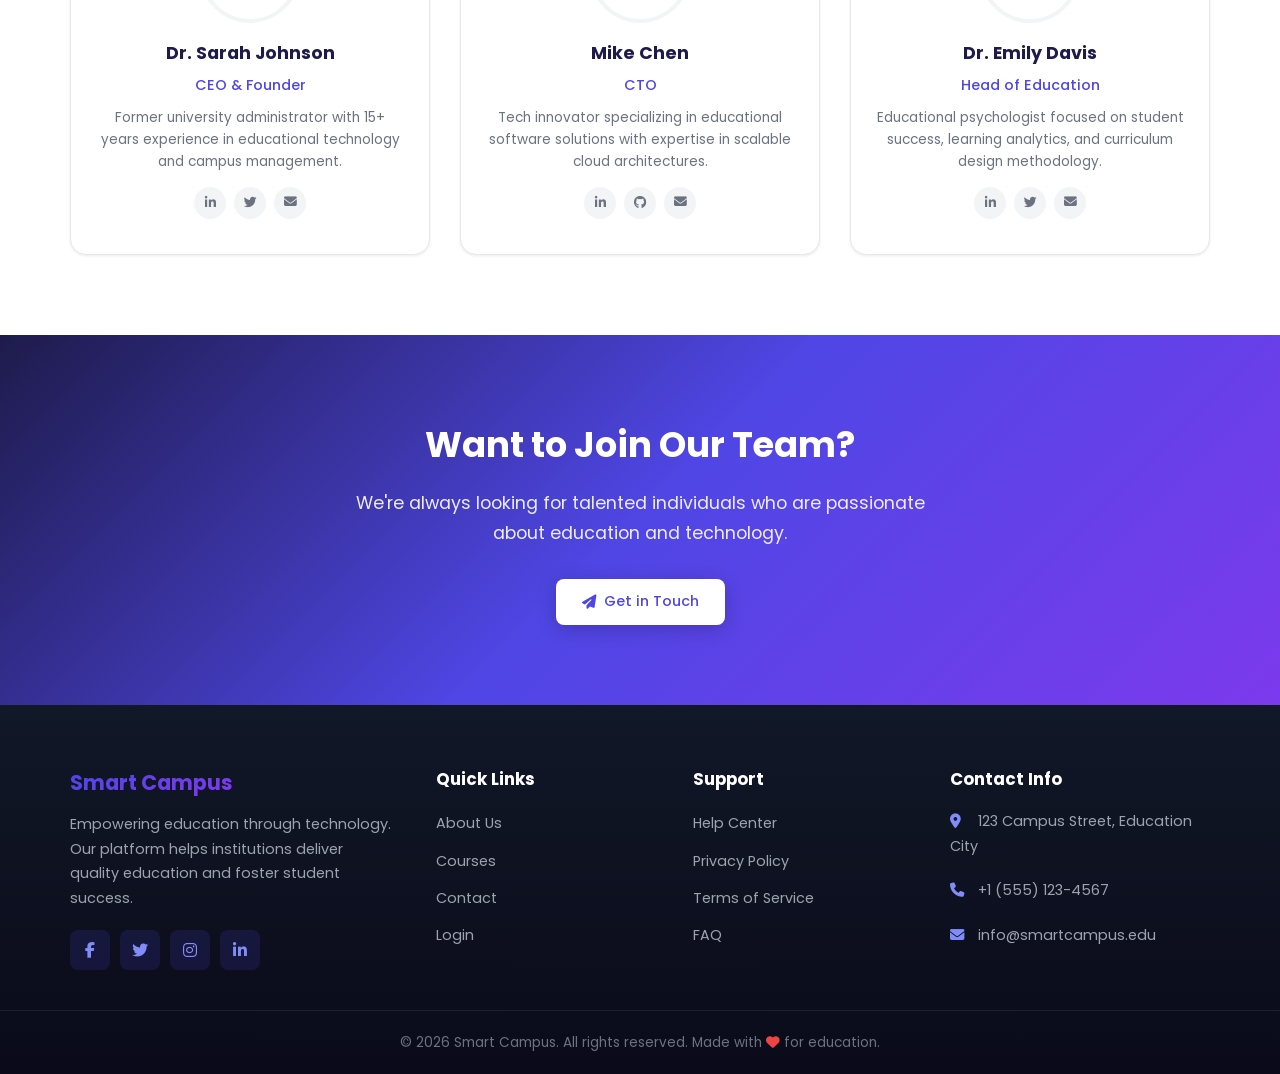
==== commit 29300a82: "Added About Message" ====
--- a/pages/about.html
+++ b/pages/about.html
@@ -13,7 +13,7 @@
 </head>
 
 <body>
-
+    <h2>About Smart Campus</h2>
     <!-- ============ NAVBAR ============ -->
     <header class="navbar">
         <div class="logo">Smart Campus</div>
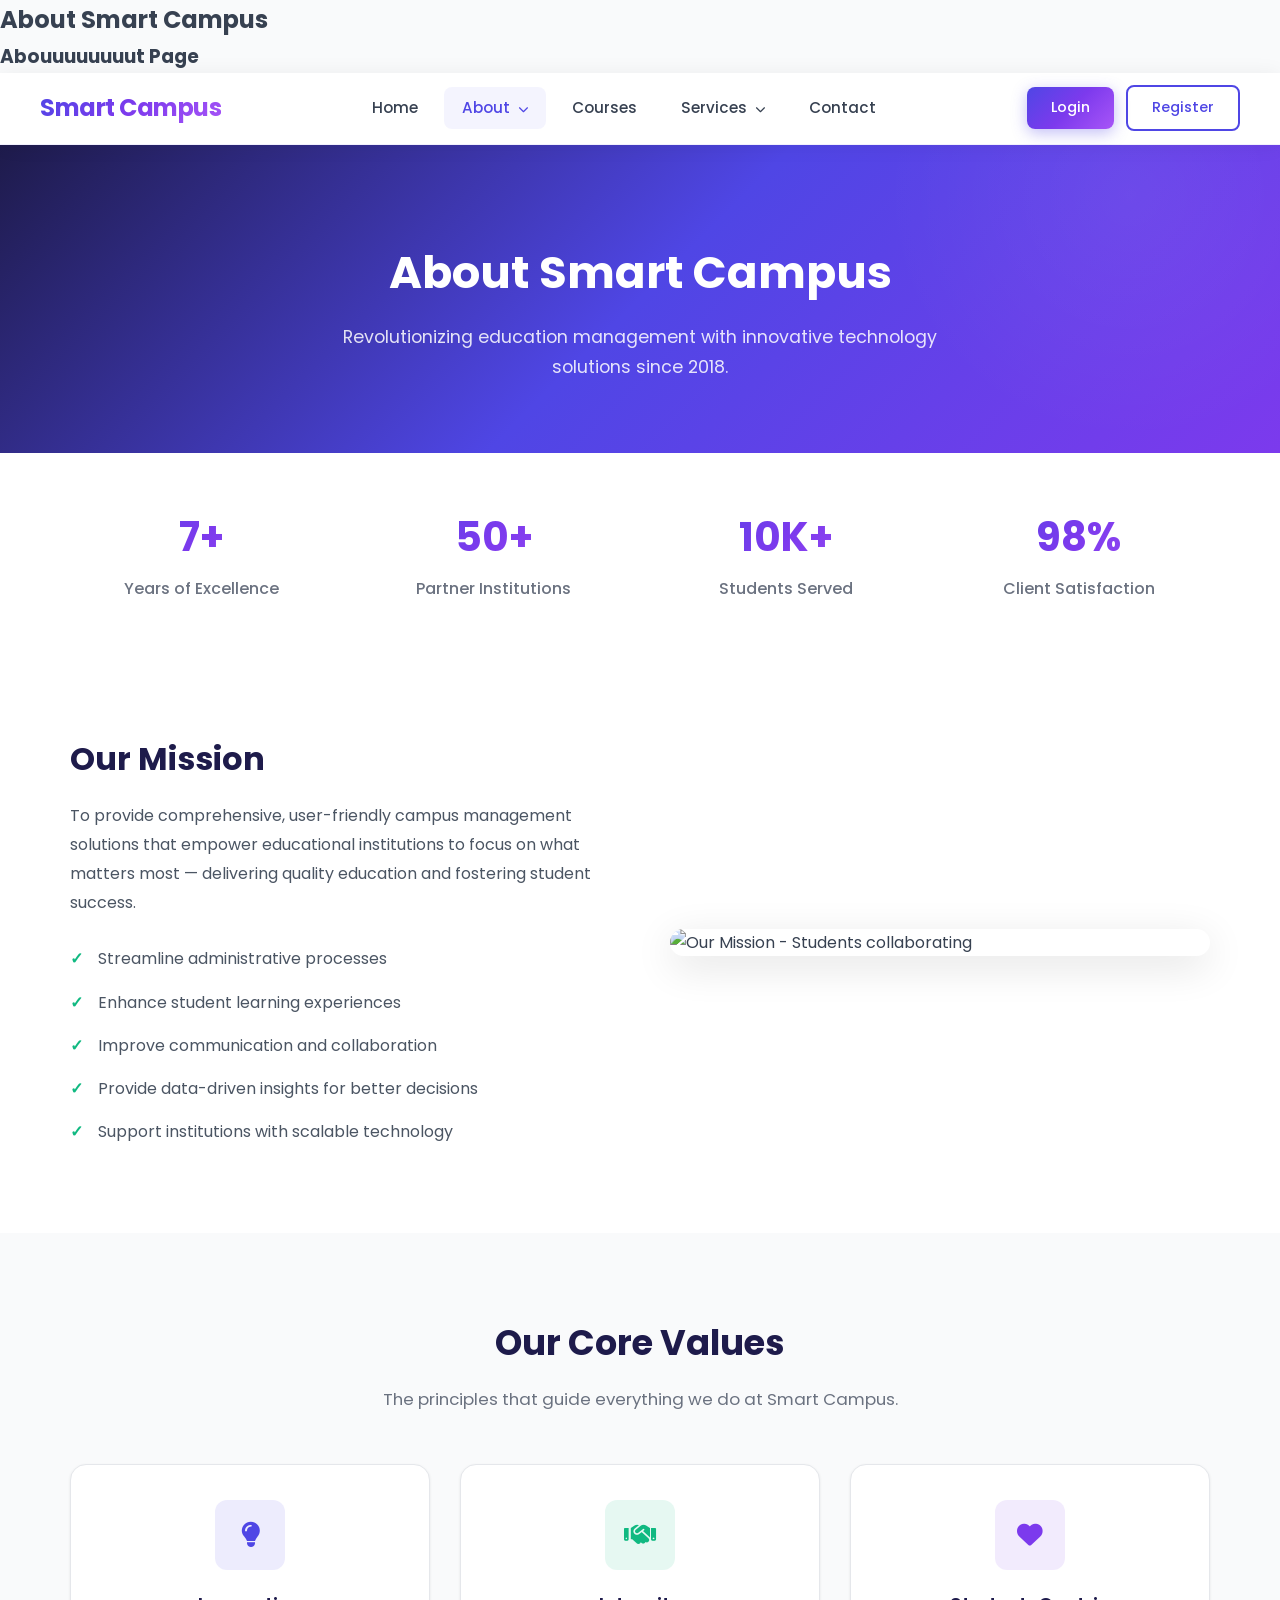
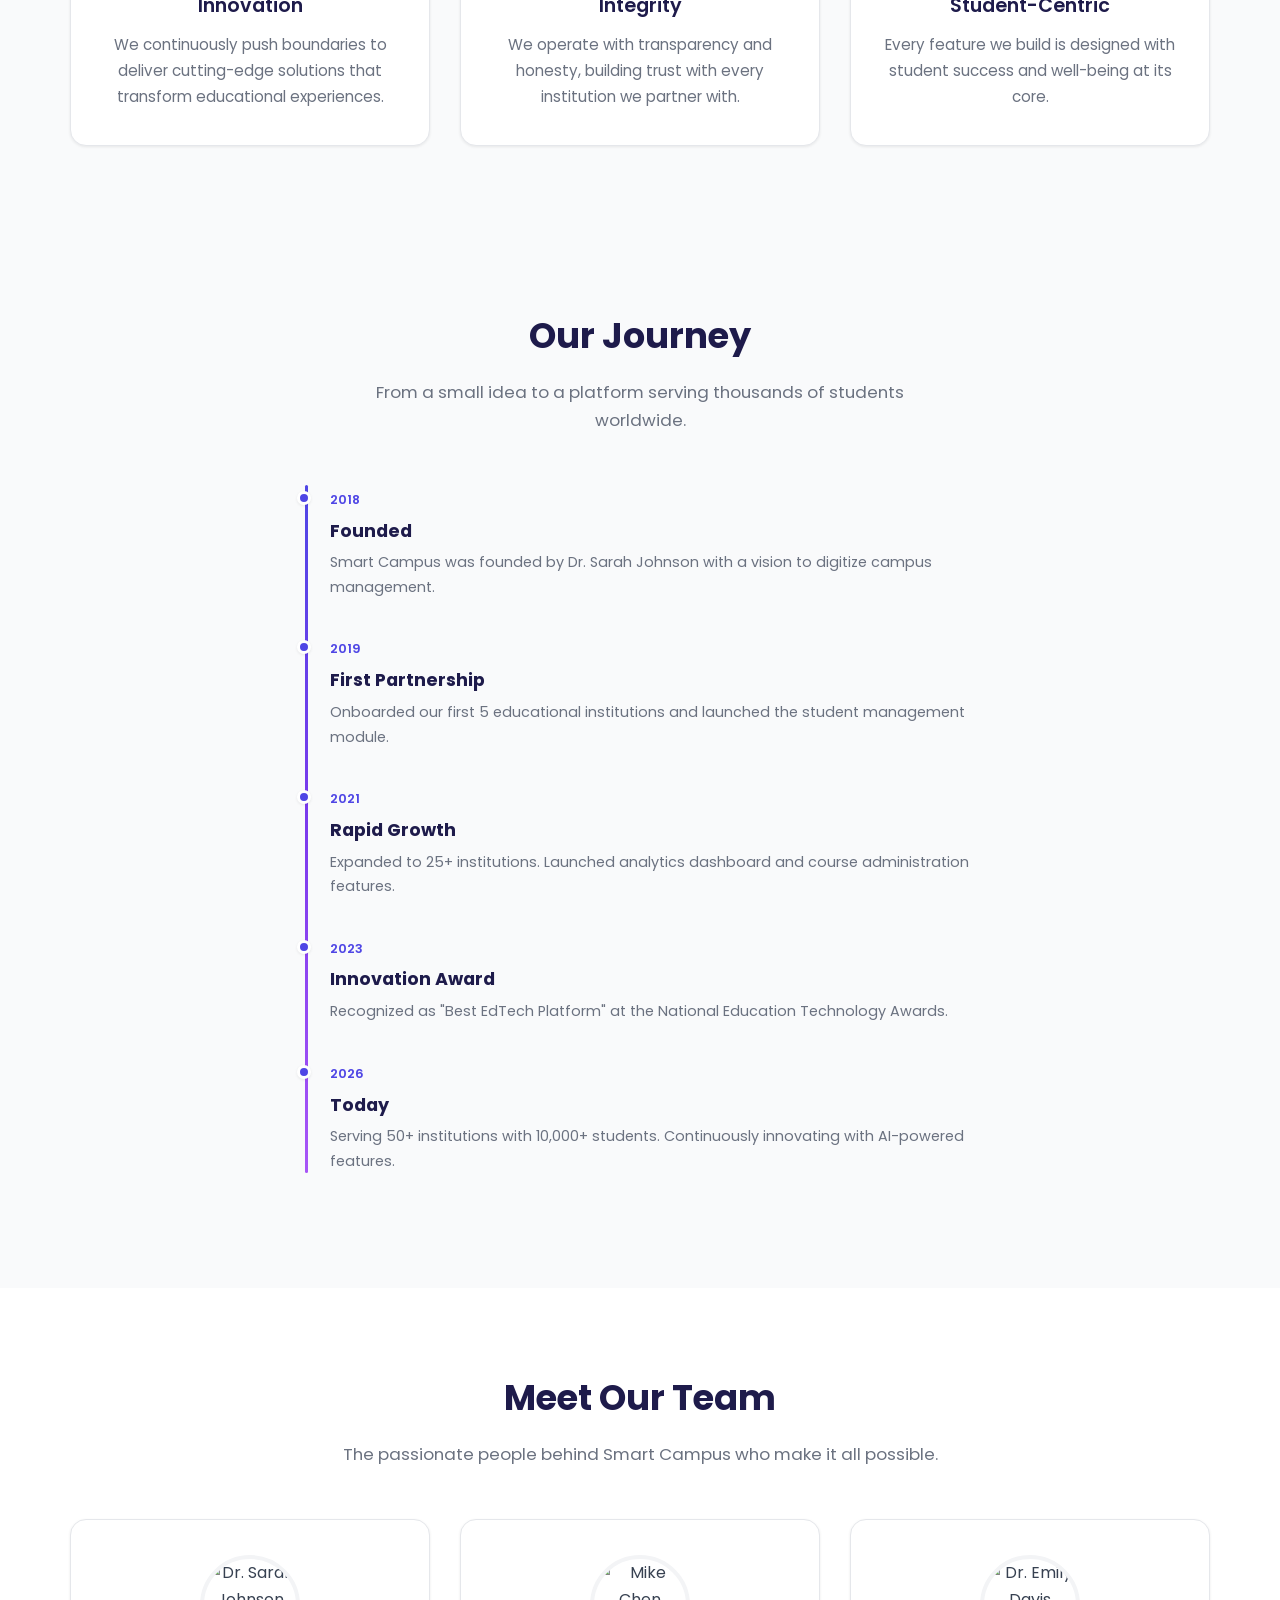
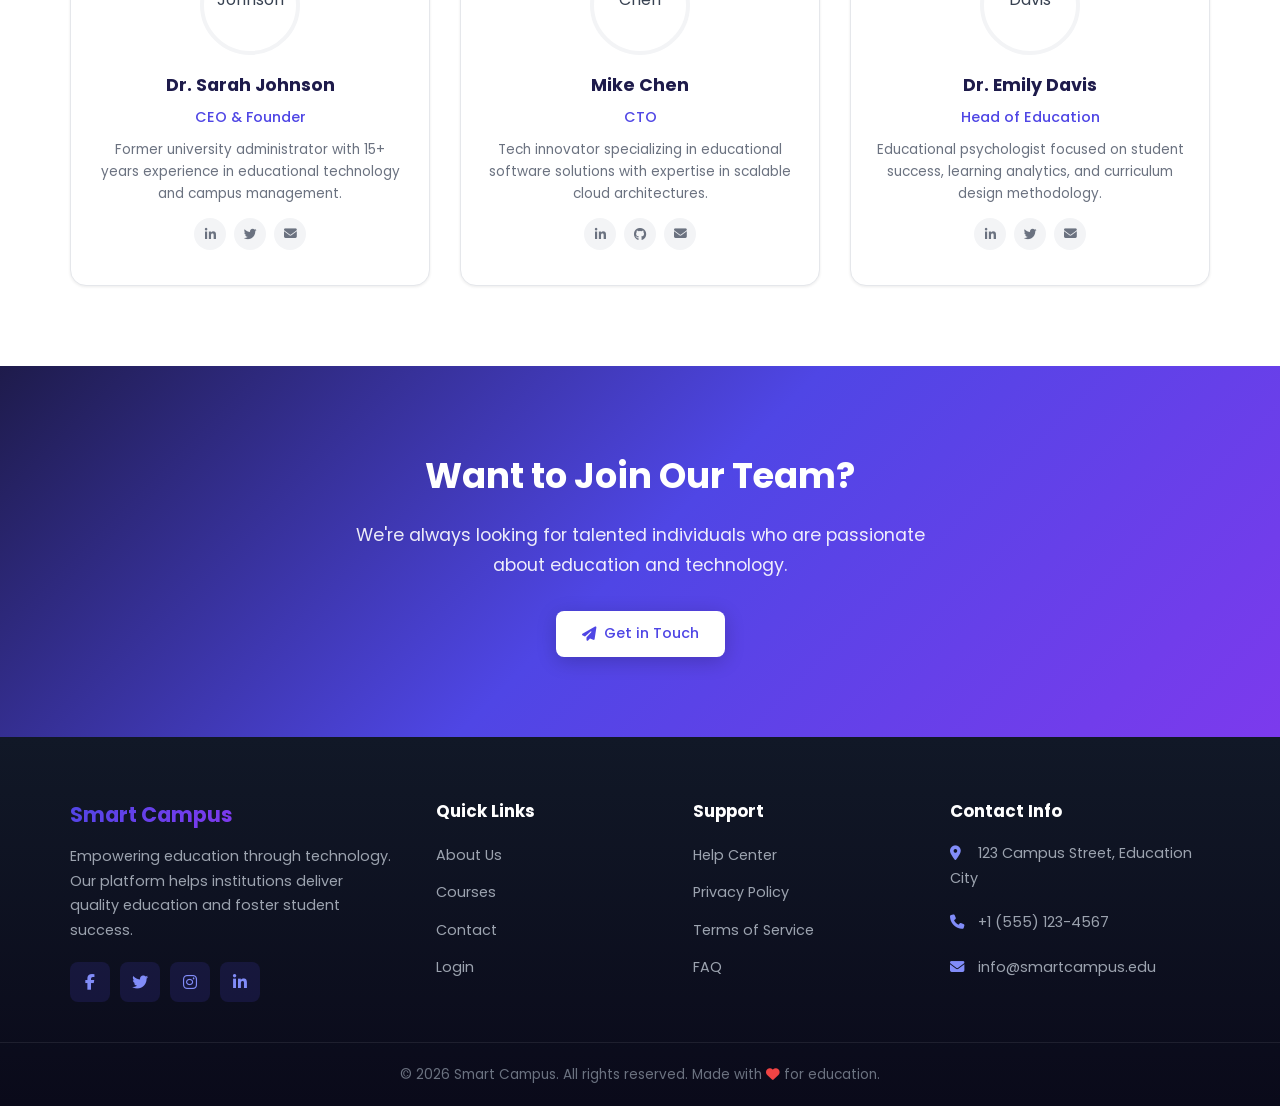
==== commit 549184e6: "testttt" ====
--- a/pages/about.html
+++ b/pages/about.html
@@ -14,6 +14,7 @@
 
 <body>
     <h2>About Smart Campus</h2>
+    <h3>Abouuuuuuuut Page</h3>
     <!-- ============ NAVBAR ============ -->
     <header class="navbar">
         <div class="logo">Smart Campus</div>
